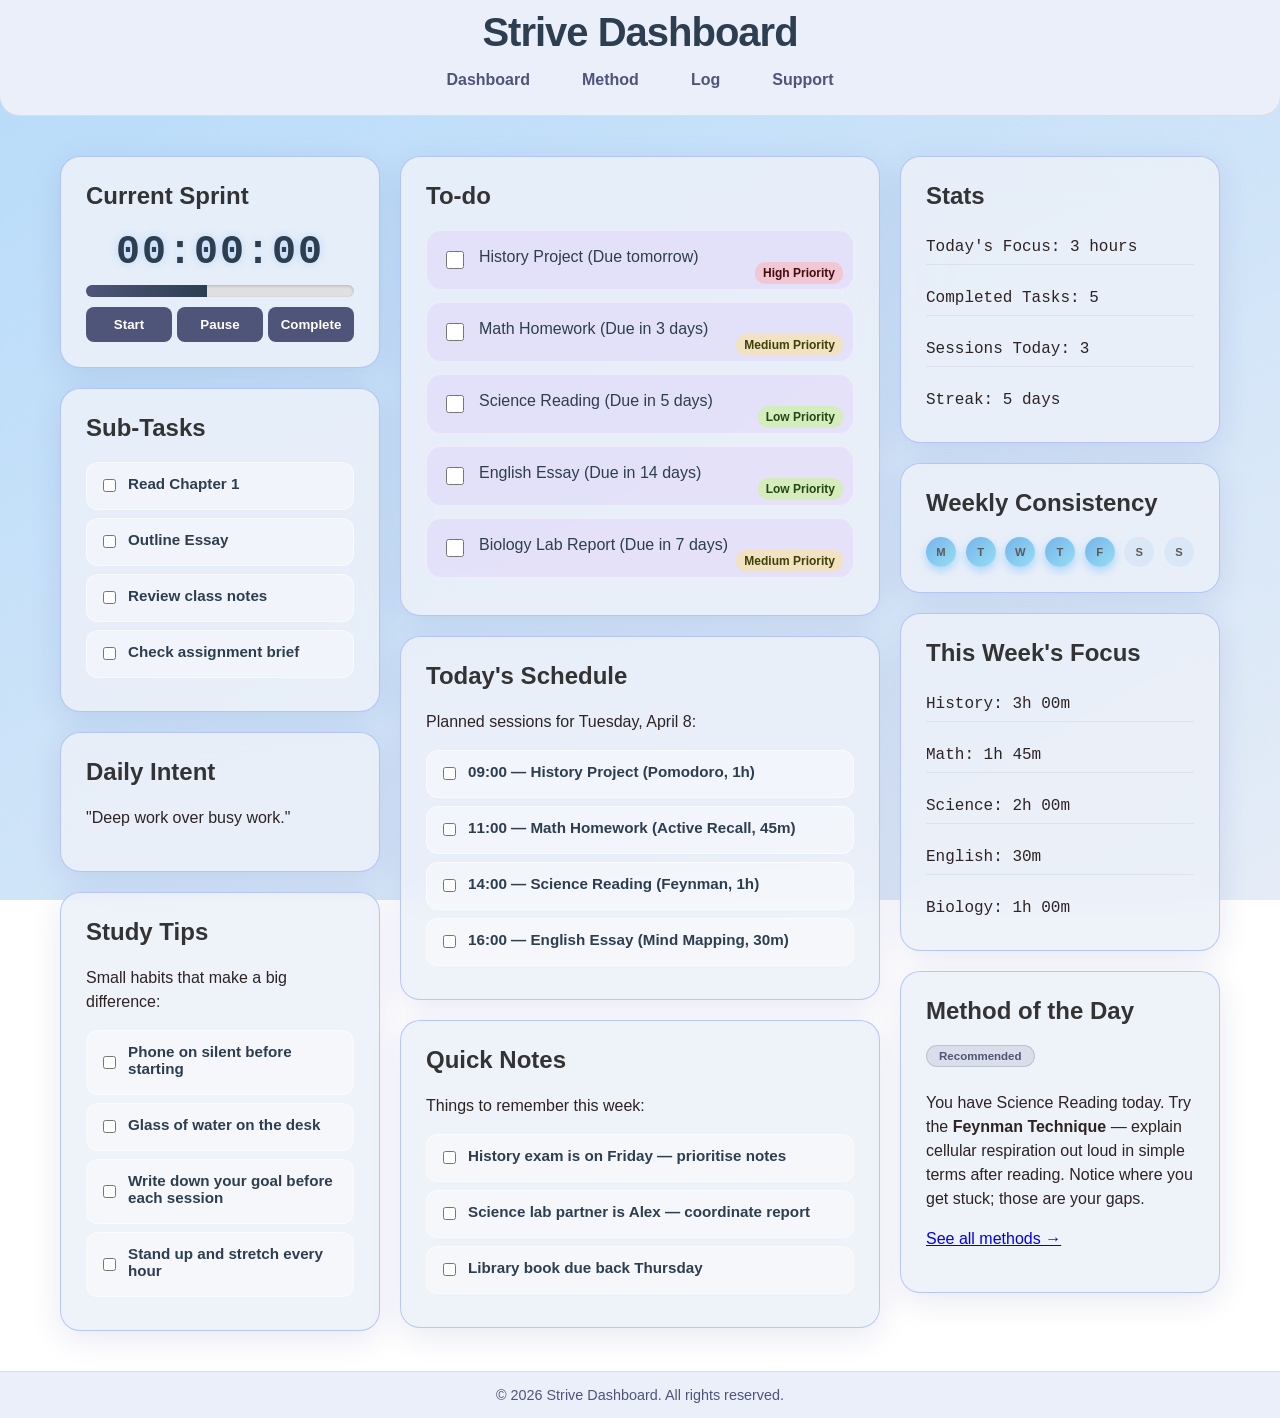
==== index.html @ 7e8ecb40 "deploying page" ====
<!DOCTYPE HTML>
<html lang="en">
    <head>
        <meta charset="UTF-8">
        <meta name="viewport" content="width=device-width, initial-scale=1.0">
        <title>Strive Dashboard</title>
        <link rel="stylesheet" href="styles.css">
    </head>

    <body>
        <a href="#main-content" class="skip-link">Skip to main content</a>
        <header>
            <h1>Strive Dashboard</h1>
            <nav>
                <ul>
                    <li><a href="index.html">Dashboard</a></li>
                    <li><a href="methods.html">Method</a></li>
                    <li><a href="log.html">Log</a></li>
                    <li><a href="support.html">Support</a></li>
                </ul>
            </nav>
        </header>

        <main id="main-content" class="dashboard-container">

            <div class="left-col">

                <section class="card timer-card">
                    <h2>Current Sprint</h2>
                    <div class="timer-display">00:00:00</div>
                    <div class="progress-container">
                        <div class="progress-fill" style="width: 45%;"></div>
                    </div>
                    <div class="controls">
                        <button>Start</button>
                        <button>Pause</button>
                        <button>Complete</button>
                    </div>
                </section>

                <section class="card tasks-card">
                    <h2>Sub-Tasks</h2>
                    <div class="sub-task">
                        <input type="checkbox" id="sub1">
                        <label for="sub1">Read Chapter 1</label>
                    </div>
                    <div class="sub-task">
                        <input type="checkbox" id="sub2">
                        <label for="sub2">Outline Essay</label>
                    </div>
                    <div class="sub-task">
                        <input type="checkbox" id="sub3">
                        <label for="sub3">Review class notes</label>
                    </div>
                    <div class="sub-task">
                        <input type="checkbox" id="sub4">
                        <label for="sub4">Check assignment brief</label>
                    </div>
                </section>

                <section class="card goal-card">
                    <h2>Daily Intent</h2>
                    <p>"Deep work over busy work."</p>
                </section>

                <section class="card">
                    <h2>Study Tips</h2>
                    <p>Small habits that make a big difference:</p>
                    <div class="sub-task">
                        <input type="checkbox" id="tip1">
                        <label for="tip1">Phone on silent before starting</label>
                    </div>
                    <div class="sub-task">
                        <input type="checkbox" id="tip2">
                        <label for="tip2">Glass of water on the desk</label>
                    </div>
                    <div class="sub-task">
                        <input type="checkbox" id="tip3">
                        <label for="tip3">Write down your goal before each session</label>
                    </div>
                    <div class="sub-task">
                        <input type="checkbox" id="tip4">
                        <label for="tip4">Stand up and stretch every hour</label>
                    </div>
                </section>

            </div>

            <div class="center-col">

                <section class="card todo-card">
                    <h2>To-do</h2>
                    <div class="task-item">
                        <input type="checkbox" id="task1">
                        <label for="task1">History Project (Due tomorrow)</label>
                        <span class="priority-high">High Priority</span>
                    </div>
                    <div class="task-item">
                        <input type="checkbox" id="task2">
                        <label for="task2">Math Homework (Due in 3 days)</label>
                        <span class="priority-medium">Medium Priority</span>
                    </div>
                    <div class="task-item">
                        <input type="checkbox" id="task3">
                        <label for="task3">Science Reading (Due in 5 days)</label>
                        <span class="priority-low">Low Priority</span>
                    </div>
                    <div class="task-item">
                        <input type="checkbox" id="task4">
                        <label for="task4">English Essay (Due in 14 days)</label>
                        <span class="priority-low">Low Priority</span>
                    </div>
                    <div class="task-item">
                        <input type="checkbox" id="task5">
                        <label for="task5">Biology Lab Report (Due in 7 days)</label>
                        <span class="priority-medium">Medium Priority</span>
                    </div>
                </section>

                <section class="card">
                    <h2>Today's Schedule</h2>
                    <p>Planned sessions for Tuesday, April 8:</p>
                    <div class="sub-task">
                        <input type="checkbox" id="sch1">
                        <label for="sch1">09:00 — History Project (Pomodoro, 1h)</label>
                    </div>
                    <div class="sub-task">
                        <input type="checkbox" id="sch2">
                        <label for="sch2">11:00 — Math Homework (Active Recall, 45m)</label>
                    </div>
                    <div class="sub-task">
                        <input type="checkbox" id="sch3">
                        <label for="sch3">14:00 — Science Reading (Feynman, 1h)</label>
                    </div>
                    <div class="sub-task">
                        <input type="checkbox" id="sch4">
                        <label for="sch4">16:00 — English Essay (Mind Mapping, 30m)</label>
                    </div>
                </section>

                <section class="card">
                    <h2>Quick Notes</h2>
                    <p>Things to remember this week:</p>
                    <div class="sub-task">
                        <input type="checkbox" id="note1">
                        <label for="note1">History exam is on Friday — prioritise notes</label>
                    </div>
                    <div class="sub-task">
                        <input type="checkbox" id="note2">
                        <label for="note2">Science lab partner is Alex — coordinate report</label>
                    </div>
                    <div class="sub-task">
                        <input type="checkbox" id="note3">
                        <label for="note3">Library book due back Thursday</label>
                    </div>
                </section>

            </div>

            <div class="right-col">

                <div class="card stats-card">
                    <h2>Stats</h2>
                    <p>Today's Focus: 3 hours</p>
                    <p>Completed Tasks: 5</p>
                    <p>Sessions Today: 3</p>
                    <p>Streak: 5 days</p>
                </div>

                <div class="card streak-card">
                    <h2>Weekly Consistency</h2>
                    <div class="streak-row">
                        <span class="day active" title="Mon">M</span>
                        <span class="day active" title="Tue">T</span>
                        <span class="day active" title="Wed">W</span>
                        <span class="day active" title="Thu">T</span>
                        <span class="day active" title="Fri">F</span>
                        <span class="day" title="Sat">S</span>
                        <span class="day" title="Sun">S</span>
                    </div>
                </div>

                <section class="card stats-card">
                    <h2>This Week's Focus</h2>
                    <p>History: 3h 00m</p>
                    <p>Math: 1h 45m</p>
                    <p>Science: 2h 00m</p>
                    <p>English: 30m</p>
                    <p>Biology: 1h 00m</p>
                </section>

                <section class="card">
                    <h2>Method of the Day</h2>
                    <span class="method-badge">Recommended</span>
                    <p>You have Science Reading today. Try the <strong>Feynman Technique</strong> — explain cellular respiration out loud in simple terms after reading. Notice where you get stuck; those are your gaps.</p>
                    <p><a href="methods.html">See all methods →</a></p>
                </section>

            </div>

        </main>

        <footer>
            <div class="footer-content">
                <p>&copy; 2026 Strive Dashboard. All rights reserved.</p>
            </div>
        </footer>
    </body>
</html>
---- styles.css ----
* {
    box-sizing: border-box;
}

.dashboard-container {
    display: grid;
    grid-template-columns: 1fr 1.5fr 1fr; 
    gap: 20px;
    padding: 40px 20px;
    align-items: start;
    max-width: 1200px;
    margin: 0 auto;
}

body {
    background: linear-gradient(150deg, #b6dbfa 0%, #e5ecf7 100%);
    background-attachment: fixed;
    margin: 0;
    font-family: 'Segoe UI', Tahoma, Geneva, Verdana, sans-serif;
}

.skip-link {
    position: absolute;
    border-radius: 10px;
    top: -100px;
    left: 0;
    background: #b5bff373;
    color: rgb(33, 23, 66);
    padding: 8px;
    z-index: 100;
    transition: top 0.3s;
}

.skip-link:focus {
    top: 0;
}

header {
    position: relative;
    z-index: 10;
    width: 100%;
    width: 100%;
    border-radius: 0px 0px 20px 20px;
    text-align: center;
    background-color: #ebeffa;
    padding: 10px 20px;
    border-bottom: 1px solid #ddd;
}

header h1 {
    font-size: 2.5rem;
    letter-spacing: -1px;
    color: #2c3e50;
    margin-top: 0px;
    margin-bottom: 10px;
}

nav ul {
    justify-content: center;
    list-style: none;
    display: flex;
    gap: 20px;
    padding: 0;
}

nav a {
    text-align: center;
    text-decoration: none;
    font-weight: bold;
    color: #4e5579;
}

nav ul li a {
    padding: 8px 16px;
    border-radius: 8px;
    transition: background 0.3s;
}

nav ul li a:hover {
    background-color: rgba(0, 123, 255, 0.1);
}

html, body {
    height: 100%;
    margin: 0;
}

body {
    display: flex;
    flex-direction: column;
    min-height: 100vh;
}

main {
    flex: 1;
}

.timer-display {
    color: #2c3e50;
    font-size: 2.5rem;
    font-family: 'Courier New', Courier, monospace;
    text-align: center;
    margin: 10px 0;
    font-weight: bold;
    text-shadow: 0 0 10px rgba(0, 123, 255, 0.2);
    letter-spacing: 2px;
}

.progress-container {
  width: 100%;
  height: 12px;
  background-color: #e0e0e0;
  border-radius: 20px;
  margin: 10px 0;
  overflow: hidden; 
  box-shadow: inset 0 1px 3px rgba(0,0,0,0.2);
}

.progress-fill {
  height: 100%;
  background: linear-gradient(90deg, #4e5579, #2c3e50);
  width: 0%;
  transition: width 0.4s ease-in-out;
}

.controls {
    display: flex;
    justify-content: space-around;
    gap: 5px;
}

.controls button {
    flex: 1;
    padding: 10px 5px;
    border: none;
    border-radius: 8px;
    background: #4e5579;
    color: white;
    font-weight: bold;
    cursor: pointer;
    transition: all 0.2s ease;
}

.controls button:hover {
    background: #2c3e50;
    transform: scale(1.05);
}

.card {
    background: rgba(236, 240, 248, 0.863); 
    backdrop-filter: blur(20px); 
    
    border: 1px solid rgba(101, 134, 243, 0.397);
    border-radius: 20px;
    box-shadow: 0 8px 32px 0 rgba(31, 38, 135, 0.1);
    
    padding: 25px;
    transition: transform 0.3s ease;
}

.card:hover {
    transform: translateY(-5px);
}

.card h2 {
    margin-top: 0;
    color: #333;
}

.card p {
    color: #2e2323;
    line-height: 1.5;
}

.right-col {
    display: flex;
    flex-direction: column;
    gap: 20px;
    grid-column: 3;
}

.center-col{
    display: flex;
    flex-direction: column;
    gap: 20px;
    grid-column: 2;
}

.left-col {
    display: flex;
    flex-direction: column;
    gap: 20px;
    grid-column: 1;
}

.sub-task {
    display: flex;
    align-items: center;
    padding: 12px;
    margin-bottom: 8px;
    background: rgba(255, 255, 255, 0.4);
    border-radius: 12px;
    border: 1px solid rgba(255, 255, 255, 0.5);
    transition: all 0.2s ease;
}

.sub-task:hover {
    background: rgba(255, 255, 255, 0.8);
    transform: translateX(5px);
}

.sub-task input[type="checkbox"] {
    margin-right: 12px;
    cursor: pointer;
    accent-color: #4e5579; 
}

.sub-task label {
    cursor: pointer;
    color: #2c3e50;
    font-size: 0.95rem;
    transition: all 0.3s ease;
}

.sub-task input[type="checkbox"]:checked + label {
    text-decoration: line-through;
    color: #888;
    opacity: 0.6;
}

.task-item {
    position: relative;
    display: flex;
    align-items: center;
    padding: 15px 100px 15px 15px; 
    margin-bottom: 12px;
    border-radius: 15px;
    background-color: rgba(207, 150, 245, 0.15);
    border: 1px solid rgba(255, 255, 255, 0.4);
    transition: all 0.3s ease;
    min-height: 60px;
    box-sizing: border-box;
}

.task-item:hover {
    background-color: rgba(255, 255, 255, 0.6);
    transform: translateX(5px);
    box-shadow: 0 4px 12px rgba(0, 0, 0, 0.05);
}

.task-item input[type="checkbox"] {
    margin-right: 15px;
    cursor: pointer;
    accent-color: #4e5579;
    width: 18px;
    height: 18px;
}

.task-item label {
    cursor: pointer;
    font-weight: 500;
    color: #2c3e50;
    transition: all 0.3s ease;
}

.task-item input[type="checkbox"]:checked + label {
    text-decoration: line-through;
    color: #888;
    opacity: 0.6;
}

.priority-high{
    position:absolute;
    right: 10px; 
    bottom: 5px;
    text-align: center;   
    color: #460c0c;
    font-size: 0.75rem;
    font-weight: bold;
    padding: 4px 8px;
    border-radius: 10px;
    background: rgba(255, 173, 173, 0.5);
    white-space: nowrap;
}

.priority-medium{
    position:absolute;
    right: 10px;
    bottom: 5px;
    text-align: center;
    color: #404105;
    font-size: 0.75rem;
    font-weight: bold;
    padding: 4px 8px;
    border-radius: 10px;
    background: rgba(253, 227, 140, 0.5);
    white-space: nowrap;
}

.priority-low {
    position:absolute;
    right: 10px;
    bottom: 5px;
    text-align: center;
    color: #244713;
    font-size: 0.75rem;
    font-weight: bold;
    padding: 4px 8px;
    border-radius: 10px;
    background: rgba(198, 250, 130, 0.5);
    white-space: nowrap;
}

.stats-card p {
    font-family: 'Courier New', Courier, monospace;
    padding: 5px 0;
    border-bottom: 1px solid rgba(0,0,0,0.05);
}

.stats-card p:last-child {
    margin-bottom: 0%;
    border-bottom: none;
}

.stats-card:hover p {
    color: #4e5579;
    padding-left: 2px;
    transition: all 0.2s ease;
}

.streak-row {
    display: flex;
    justify-content: space-between;
    margin-top: 10px;
}
.day {
    width: 30px;
    height: 30px;
    border-radius: 50%;
    background: #dae7f7;
    display: flex;
    align-items: center;
    justify-content: center;
    font-size: 0.7rem;
    font-weight: bold;
    color: rgb(94, 88, 88);
}
.day.active {
    background: linear-gradient(135deg, #76b3e9 0%, #96dff5 100%);
    box-shadow: 0 4px 10px rgba(79, 172, 254, 0.4);
}

.footer-content {
    text-align: center;
    padding: 15px 20px;
    background-color: #ebeffa;
    border-top: 1px solid #ddd;
    margin-top: auto;
}

.footer-content p {
    margin: 0;
    color: #4e5579;
    font-size: 0.9rem;
}

.support-container {
    padding: 40px 20px;
    max-width: 1000px;
    margin: 0 auto;
    width: 100%;
    box-sizing: border-box;
}

.form-container {
    width: 100%;
}

fieldset > .form-group {
    display: flex;
    flex-direction: column;
}

fieldset {
    display: grid;
    grid-template-columns: 1fr 1fr;
    gap: 0 30px;
}

.form-group:has(textarea),
legend {
    grid-column: 1 / -1;
}

.submit-btn {
    width: 100%;
    background: #4e5579;
    color: white;
    padding: 12px;
    border-radius: 8px;
    font-weight: bold;
    transition: all 0.2s ease;
}

.submit-btn:hover {
    background: #2c3e50;
    transform: translateY(-2px);
}

fieldset {
    border: 1px solid #ddd;
    border-radius: 8px;
    padding: 20px;
    margin-bottom: 20px;
}

legend {
    font-weight: bold;
    padding: 0 10px;
    color: #292727;
}

.form-group {
    margin-bottom: 15px;
    display: flex;
    flex-direction: column;
}

label {
    margin-bottom: 5px;
    font-weight: 600;
}

input, textarea, select {
    padding: 10px;
    border: 1px solid #ccc;
    border-radius: 5px;
    font-size: 1rem;
}

input:focus, textarea:focus {
    outline: none;
    border-color: #4A90E2;
    box-shadow: 0 0 5px rgba(74, 144, 226, 0.5);
}

.submit-btn {
    background-color: #333;
    color: white;
    padding: 12px 25px;
    border: none;
    border-radius: 5px;
    cursor: pointer;
    font-size: 1rem;
    transition: background 0.3s ease;
}

.submit-btn:hover {
    background-color: #555;
}

.method-badge {
    display: inline-block;
    font-size: 0.72rem;
    font-weight: bold;
    padding: 4px 12px;
    border-radius: 20px;
    margin-bottom: 8px;
    background: rgba(78, 85, 121, 0.12);
    color: #4e5579;
    border: 1px solid rgba(78, 85, 121, 0.2);
}
 
.step-list {
    list-style: none;
    padding: 0;
    margin: 12px 0 0 0;
    counter-reset: step-counter;
}
 
.step-list li {
    counter-increment: step-counter;
    display: flex;
    align-items: flex-start;
    gap: 12px;
    padding: 10px 0;
    border-bottom: 1px solid rgba(0, 0, 0, 0.05);
    color: #2c3e50;
    font-size: 0.92rem;
    line-height: 1.5;
}
 
.step-list li:last-child {
    border-bottom: none;
}
 
.step-list li::before {
    content: counter(step-counter);
    min-width: 26px;
    height: 26px;
    background: #4e5579;
    color: white;
    border-radius: 50%;
    display: flex;
    align-items: center;
    justify-content: center;
    font-size: 0.75rem;
    font-weight: bold;
    flex-shrink: 0;
    margin-top: 1px;
}
 
.method-tip {
    background: rgba(78, 85, 121, 0.07);
    border-left: 3px solid #4e5579;
    padding: 10px 14px;
    border-radius: 0 8px 8px 0;
    font-size: 0.87rem;
    color: #2c3e50;
    margin-top: 14px;
    line-height: 1.6;
}
 
.method-match-list {
    margin-top: 12px;
    display: flex;
    flex-direction: column;
    gap: 10px;
}
 
.method-match-item {
    display: flex;
    align-items: center;
    justify-content: space-between;
    gap: 10px;
    padding: 8px 12px;
    background: rgba(255, 255, 255, 0.4);
    border-radius: 10px;
    border: 1px solid rgba(255, 255, 255, 0.5);
    flex-wrap: wrap;
}
 
.method-match-task {
    font-size: 0.88rem;
    color: #2c3e50;
    font-weight: 500;
}

.span-full {
    grid-column: 1 / span 3;
}
 
.log-stats-row {
    grid-column: 1 / span 3;
    display: grid;
    grid-template-columns: repeat(3, 1fr);
    gap: 20px;
}
 
.log-table {
    width: 100%;
    border-collapse: collapse;
    font-size: 0.9rem;
    margin-top: 10px;
}
 
.log-table th {
    text-align: left;
    padding: 10px 14px;
    background: rgba(78, 85, 121, 0.1);
    color: #4e5579;
    font-weight: bold;
    border-bottom: 2px solid rgba(78, 85, 121, 0.2);
}
 
.log-table td {
    padding: 12px 14px;
    border-bottom: 1px solid rgba(0, 0, 0, 0.05);
    color: #2c3e50;
}
 
.log-table tbody tr:last-child td {
    border-bottom: none;
}
 
.log-table tbody tr:hover td {
    background: rgba(255, 255, 255, 0.5);
    transition: background 0.2s ease;
}
 
.status-done {
    display: inline-block;
    padding: 3px 10px;
    border-radius: 20px;
    font-size: 0.75rem;
    font-weight: bold;
    background: rgba(198, 250, 130, 0.5);
    color: #244713;
}
 
.status-partial {
    display: inline-block;
    padding: 3px 10px;
    border-radius: 20px;
    font-size: 0.75rem;
    font-weight: bold;
    background: rgba(253, 227, 140, 0.5);
    color: #404105;
}
 
.status-missed {
    display: inline-block;
    padding: 3px 10px;
    border-radius: 20px;
    font-size: 0.75rem;
    font-weight: bold;
    background: rgba(255, 173, 173, 0.5);
    color: #460c0c;
}
 
.log-bottom-row {
    grid-column: 1 / span 3;
    display: grid;
    grid-template-columns: 1fr 1fr;
    gap: 20px;
}
 
.reflection-date {
    font-size: 0.8rem;
    color: #4e5579;
    font-weight: bold;
    margin: 0 0 10px 0;
    text-transform: uppercase;
    letter-spacing: 0.5px;
}
 
.reflection-text {
    margin: 0;
    padding: 14px 18px;
    border-left: 3px solid #4e5579;
    background: rgba(78, 85, 121, 0.06);
    border-radius: 0 10px 10px 0;
    font-size: 0.92rem;
    color: #2c3e50;
    line-height: 1.7;
    font-style: italic;
}
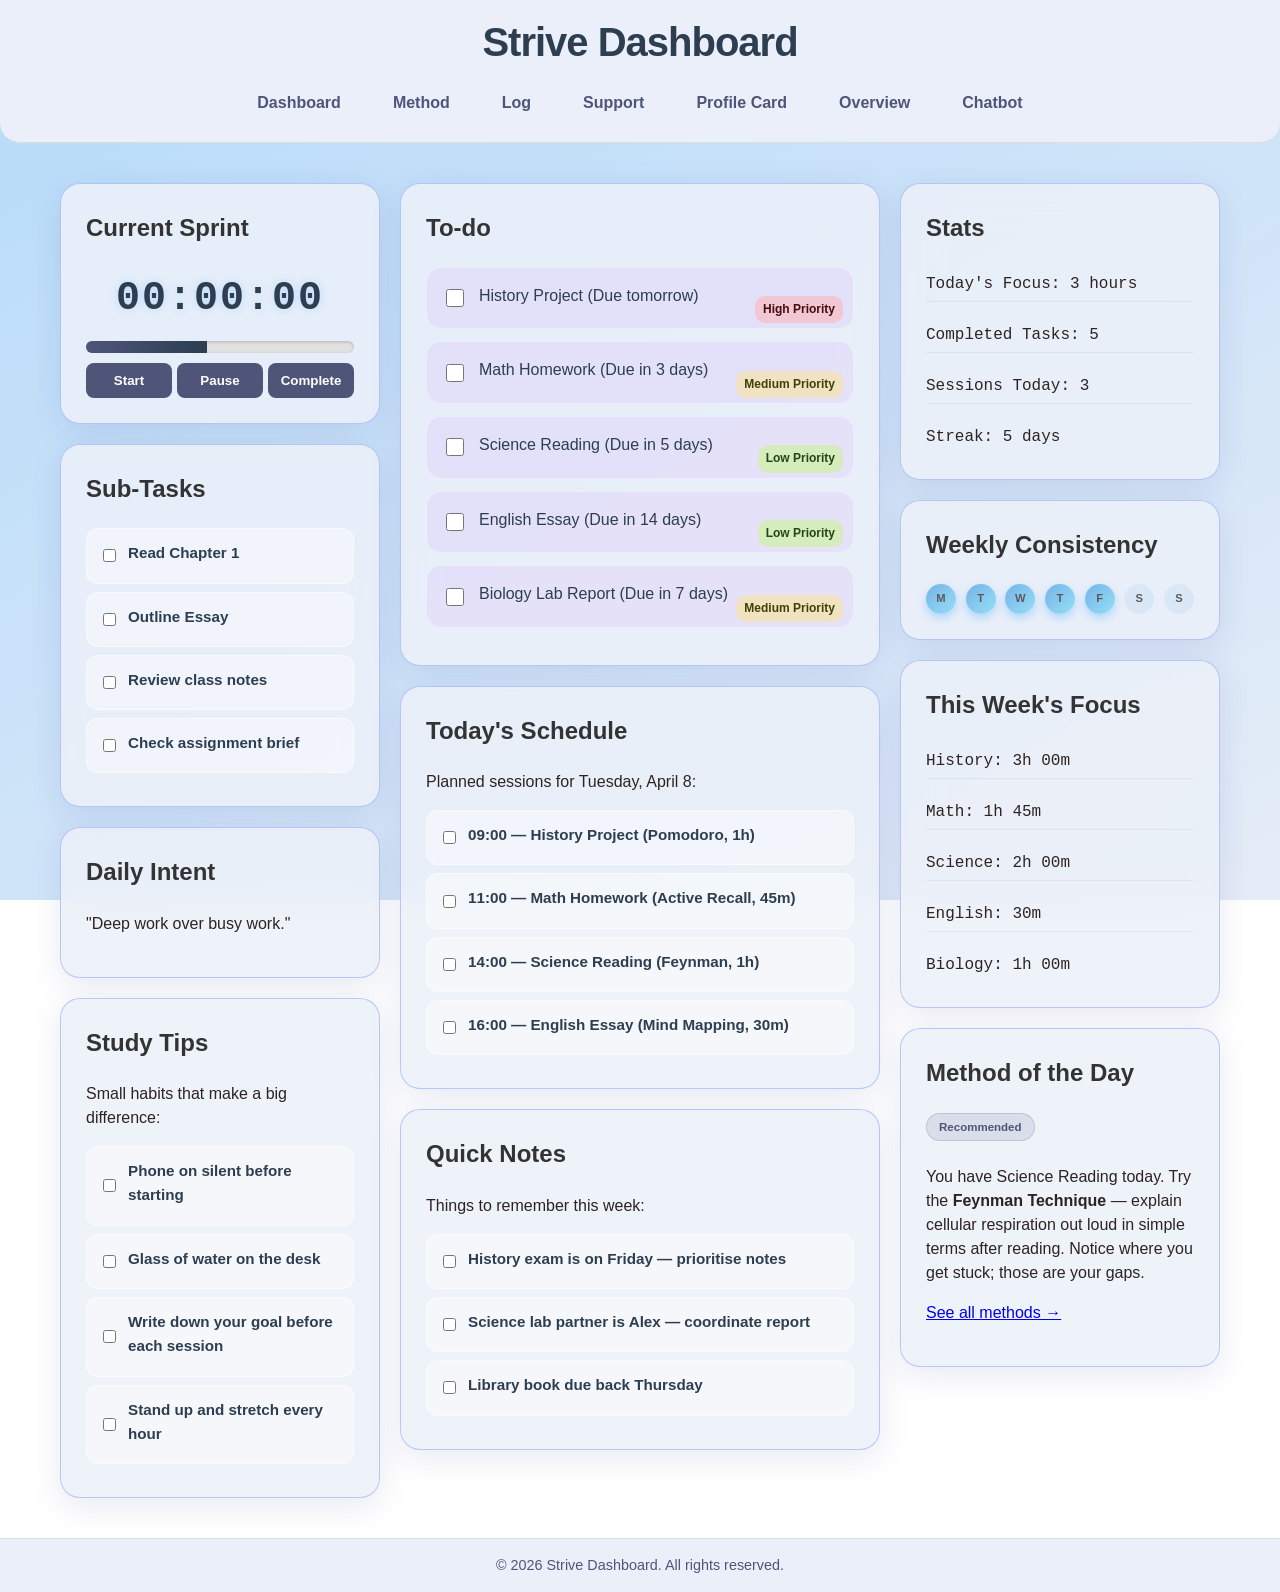
==== commit 8193c3fc: "hw2 publish" ====
--- a/index.html
+++ b/index.html
@@ -17,6 +17,9 @@
                     <li><a href="methods.html">Method</a></li>
                     <li><a href="log.html">Log</a></li>
                     <li><a href="support.html">Support</a></li>
+                    <li><a href="card.html">Profile Card</a></li>
+                    <li><a href="overview.html">Overview</a></li>
+                    <li><a href="chatbot.html">Chatbot</a></li>
                 </ul>
             </nav>
         </header>
--- a/styles.css
+++ b/styles.css
@@ -13,9 +13,11 @@
 }
 
 body {
+    overflow-x: hidden;
     background: linear-gradient(150deg, #b6dbfa 0%, #e5ecf7 100%);
     background-attachment: fixed;
     margin: 0;
+    line-height: 1.6;
     font-family: 'Segoe UI', Tahoma, Geneva, Verdana, sans-serif;
 }
 
@@ -38,8 +40,6 @@
 header {
     position: relative;
     z-index: 10;
-    width: 100%;
-    width: 100%;
     border-radius: 0px 0px 20px 20px;
     text-align: center;
     background-color: #ebeffa;
@@ -193,6 +193,13 @@
     grid-column: 1;
 }
 
+
+.single-col-container {
+    max-width: 800px;
+    margin: 0 auto;
+    padding: 40px 20px;
+}
+
 .sub-task {
     display: flex;
     align-items: center;
@@ -549,6 +556,13 @@
 .span-full {
     grid-column: 1 / span 3;
 }
+
+caption {
+    font-size: 1.1rem;
+    font-weight: bold;
+    color: #4e5579;
+    margin-bottom: 10px;
+}
  
 .log-stats-row {
     grid-column: 1 / span 3;
@@ -578,6 +592,14 @@
     border-bottom: 1px solid rgba(0, 0, 0, 0.05);
     color: #2c3e50;
 }
+
+.log-table tbody tr:nth-child(even) td {
+    background: rgba(255, 255, 255, 0.4);
+}
+
+.log-table tbody tr:nth-child(odd) td {
+    background: rgba(255, 255, 255, 0.2);
+}
  
 .log-table tbody tr:last-child td {
     border-bottom: none;
@@ -586,6 +608,14 @@
 .log-table tbody tr:hover td {
     background: rgba(255, 255, 255, 0.5);
     transition: background 0.2s ease;
+}
+
+.log-table tfoot td {
+    padding: 10px 14px;
+    background: rgba(78, 85, 121, 0.1);
+    color: #4e5579;
+    font-weight: bold;
+    border-top: 2px solid rgba(78, 85, 121, 0.2);
 }
  
 .status-done {
@@ -644,4 +674,4 @@
     color: #2c3e50;
     line-height: 1.7;
     font-style: italic;
-}+}
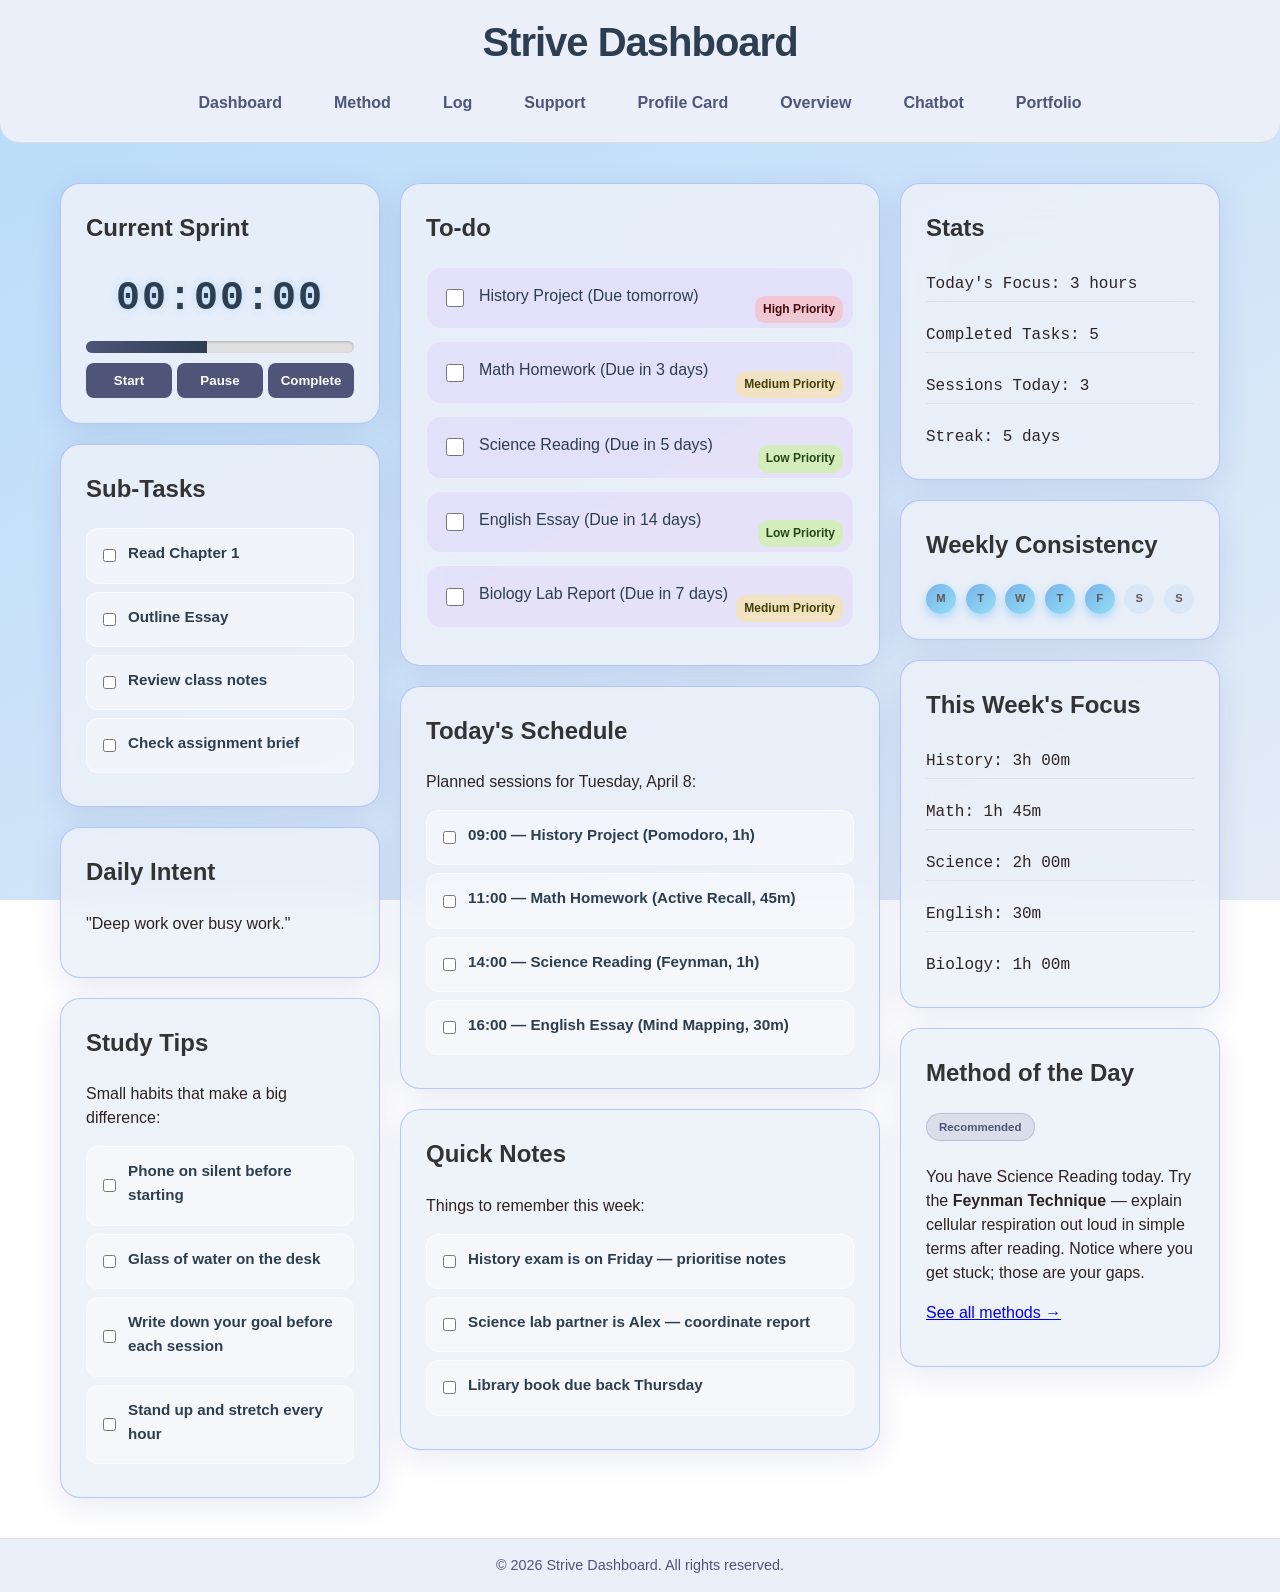
==== commit 279031d2: "hw 3" ====
--- a/index.html
+++ b/index.html
@@ -20,6 +20,7 @@
                     <li><a href="card.html">Profile Card</a></li>
                     <li><a href="overview.html">Overview</a></li>
                     <li><a href="chatbot.html">Chatbot</a></li>
+                    <li><a href="portfolio.html">Portfolio</a></li>
                 </ul>
             </nav>
         </header>
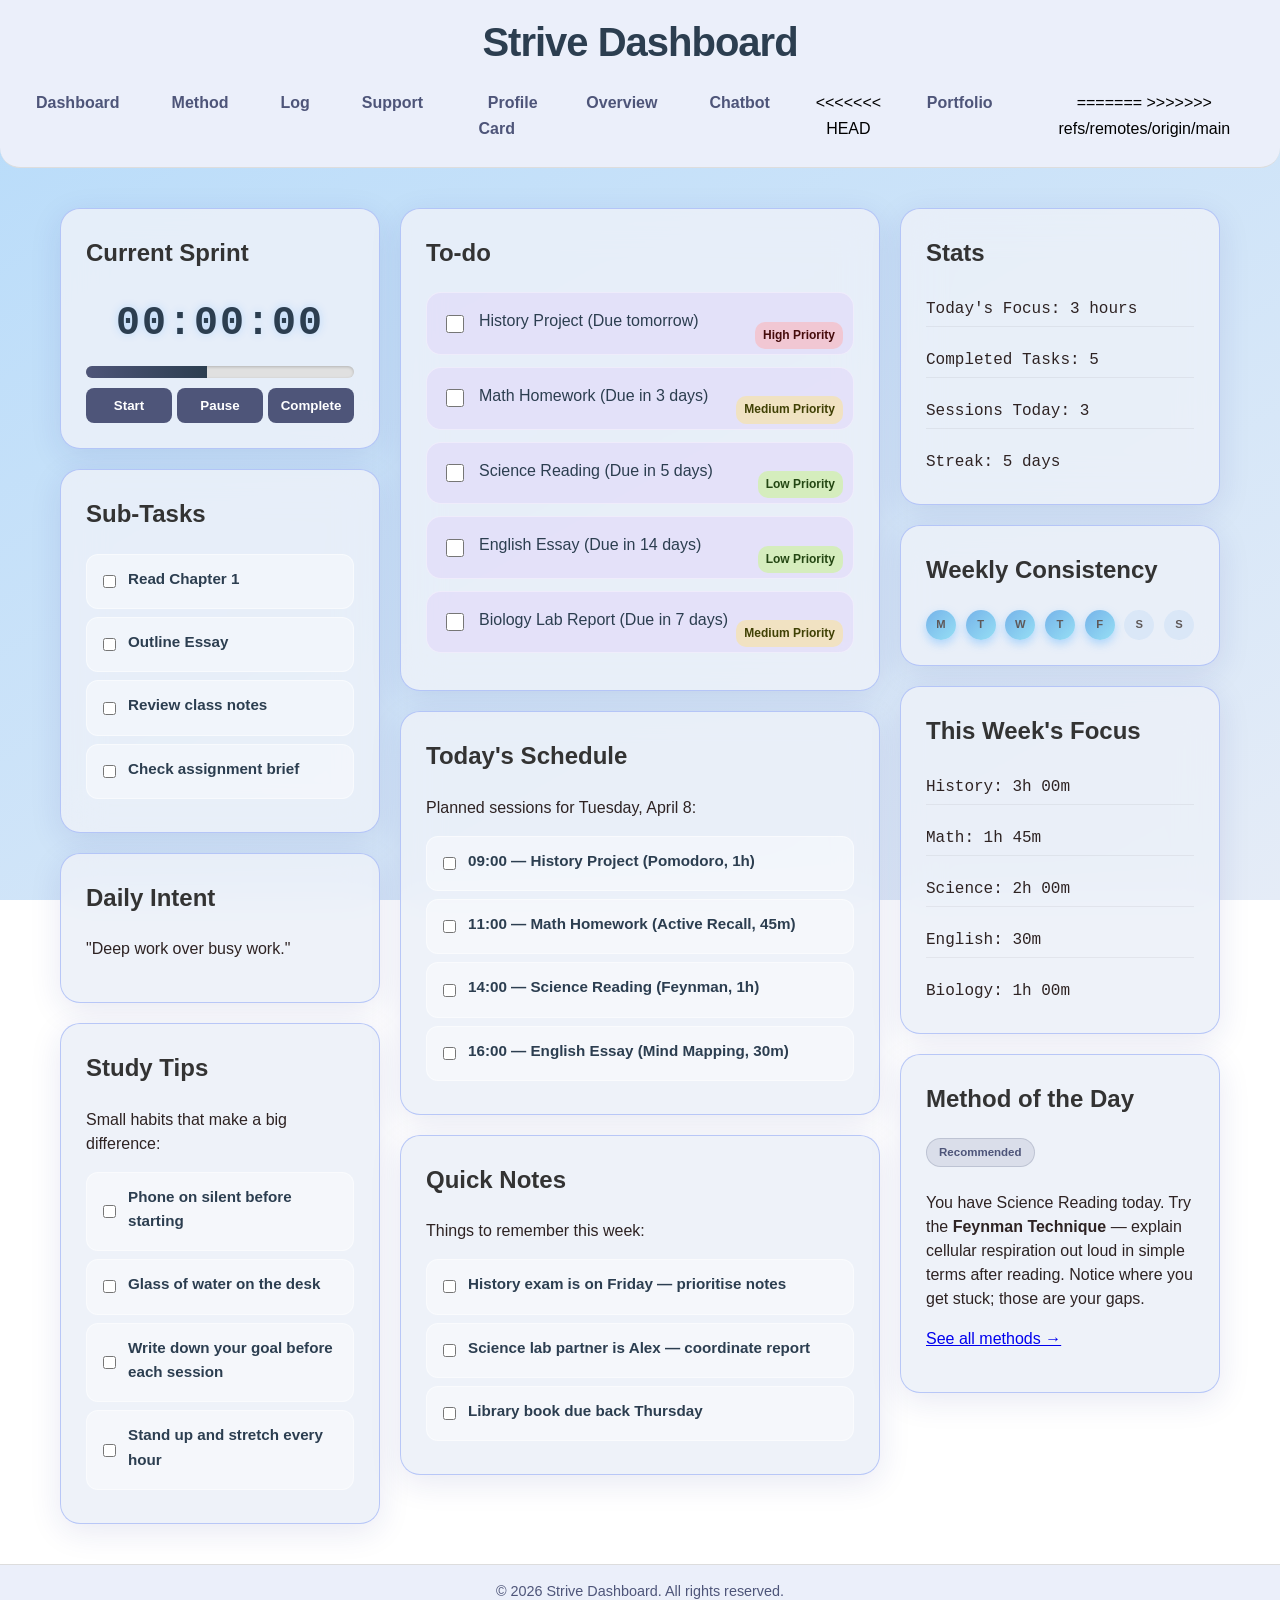
==== commit 10e55912: "Merge remote-tracking branch 'refs/remotes/origin/main'" ====
--- a/index.html
+++ b/index.html
@@ -20,7 +20,10 @@
                     <li><a href="card.html">Profile Card</a></li>
                     <li><a href="overview.html">Overview</a></li>
                     <li><a href="chatbot.html">Chatbot</a></li>
+<<<<<<< HEAD
                     <li><a href="portfolio.html">Portfolio</a></li>
+=======
+>>>>>>> refs/remotes/origin/main
                 </ul>
             </nav>
         </header>
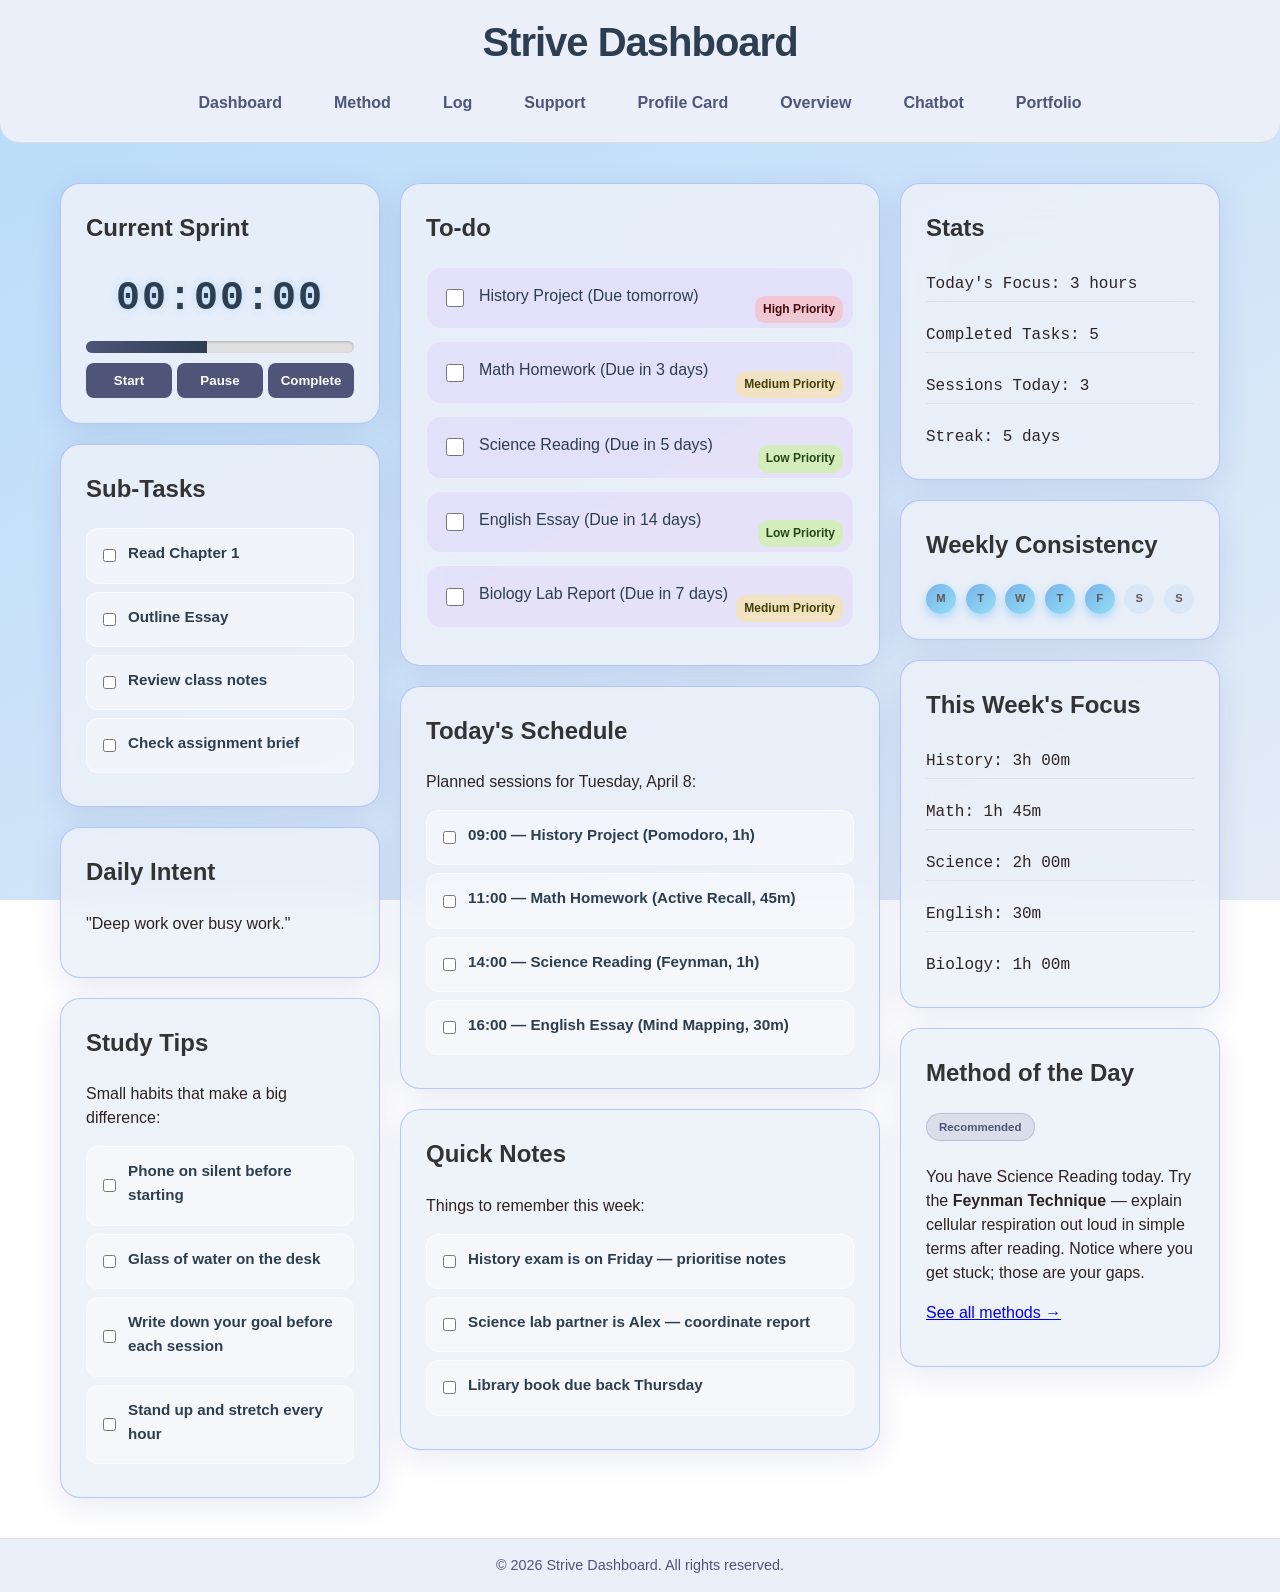
==== commit bca4640a: "Add files via upload" ====
--- a/index.html
+++ b/index.html
@@ -20,10 +20,7 @@
                     <li><a href="card.html">Profile Card</a></li>
                     <li><a href="overview.html">Overview</a></li>
                     <li><a href="chatbot.html">Chatbot</a></li>
-<<<<<<< HEAD
                     <li><a href="portfolio.html">Portfolio</a></li>
-=======
->>>>>>> refs/remotes/origin/main
                 </ul>
             </nav>
         </header>
